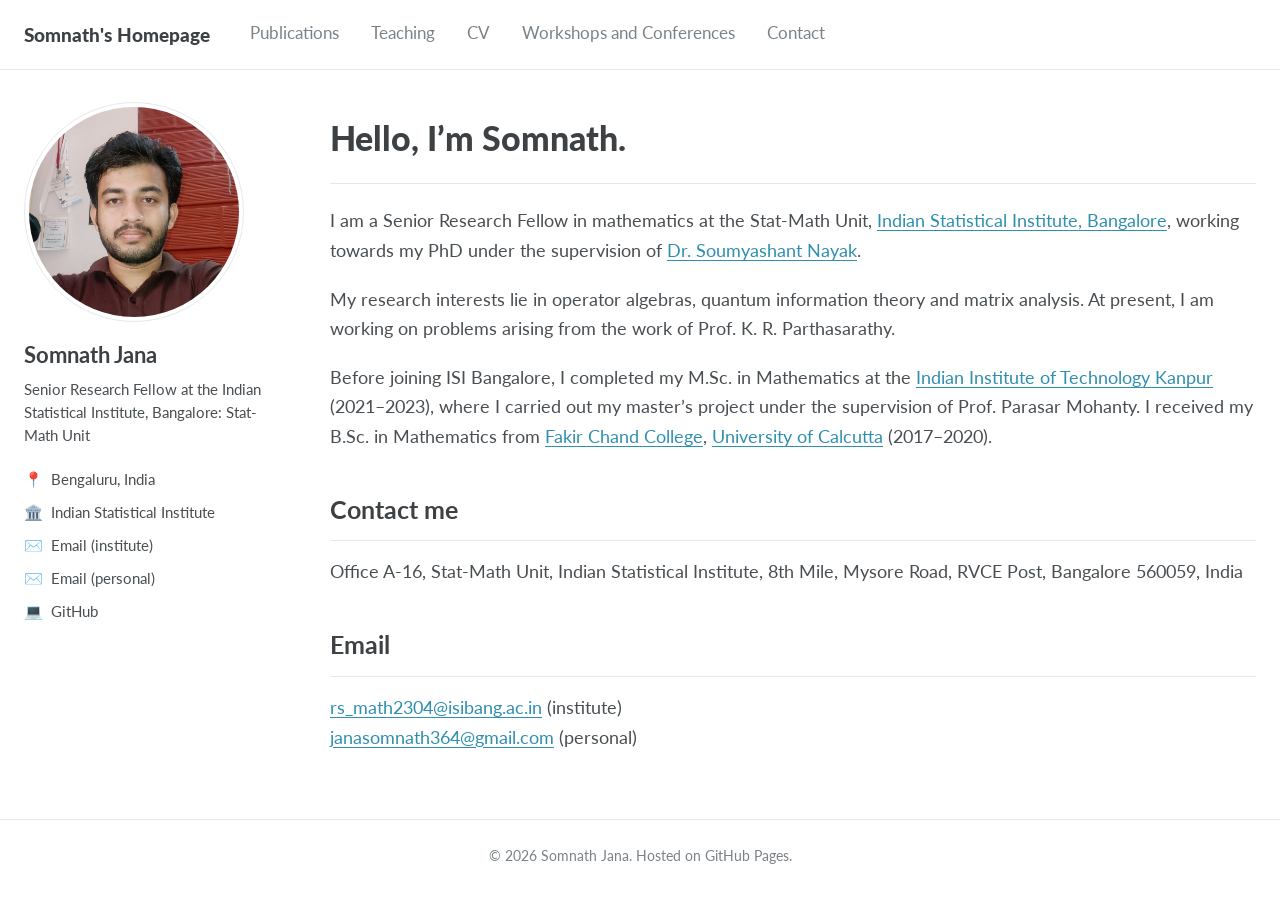
==== index.html @ 46c9e819 "Update index.html" ====
<!DOCTYPE html>
<html lang="en">
<head>
  <meta charset="utf-8">
  <meta name="viewport" content="width=device-width, initial-scale=1">

  <title>Somnath's Homepage | Mathematics, ISI Bangalore</title>
  <meta name="description" content="Somnath Jana, Senior Research Fellow in mathematics at the Indian Statistical Institute, Bangalore. Research in operator algebras, quantum information theory and matrix analysis.">
  <meta name="author" content="Somnath Jana">
  <meta name="keywords" content="Somnath Jana, mathematics, operator algebras, quantum information theory, matrix analysis, Indian Statistical Institute, ISI Bangalore">
  <link rel="canonical" href="https://somnathjanamath.github.io/">
  <meta property="og:type" content="profile">
  <meta property="og:title" content="Somnath Jana | Mathematics, ISI Bangalore">
  <meta property="og:description" content="Operator algebras, quantum information theory and matrix analysis.">
  <meta property="og:url" content="https://somnathjanamath.github.io/">
  <link rel="icon" href="assets/images/favicon.svg" type="image/svg+xml">

  <script type="application/ld+json">
  {
    "@context": "https://schema.org",
    "@type": "Person",
    "name": "Somnath Jana",
    "jobTitle": "Senior Research Fellow in Mathematics",
    "affiliation": {"@type": "CollegeOrUniversity", "name": "Indian Statistical Institute, Bangalore", "url": "https://www.isibang.ac.in/"},
    "knowsAbout": ["Operator algebras", "Quantum information theory", "Matrix analysis"]
  }
  </script>

  <link rel="preconnect" href="https://fonts.googleapis.com">
  <link rel="preconnect" href="https://fonts.gstatic.com" crossorigin>
  <link href="https://fonts.googleapis.com/css2?family=Lato:wght@400;700;900&display=swap" rel="stylesheet">
  <link rel="stylesheet" href="css/style.css">
</head>

<body>
  <a class="skip-link" href="#main">Skip to content</a>

  <!-- ==================== TOP MENU ==================== -->
  <header class="masthead">
    <div class="masthead-inner">
      <a class="site-title" href="#home">Somnath's Homepage</a>
      <nav class="site-nav" aria-label="Main">
        <a href="#publications">Publications</a>
        <a href="#teaching">Teaching</a>
        <a href="#cv">CV</a>
        <a href="#workshops">Workshops and Conferences</a>
        <a href="#contact">Contact</a>
      </nav>
    </div>
  </header>

  <div class="layout">

    <!-- ==================== LEFT SIDEBAR ==================== -->
    <aside class="sidebar" aria-label="About Somnath Jana">
      <img class="avatar" src="assets/images/profile.jpg" width="220" height="220" alt="Photo of Somnath Jana">
      <h2 class="author-name">Somnath Jana</h2>
      <p class="author-bio">Senior Research Fellow at the Indian Statistical Institute, Bangalore: Stat-Math Unit</p>
      <ul class="author-links">
        <li><span class="ico" aria-hidden="true">📍</span> Bengaluru, India</li>
        <li><span class="ico" aria-hidden="true">🏛️</span> <a href="https://www.isibang.ac.in/" target="_blank" rel="noopener">Indian Statistical Institute</a></li>
        <li><span class="ico" aria-hidden="true">✉️</span> <a href="mailto:rs_math2304@isibang.ac.in">Email (institute)</a></li>
        <li><span class="ico" aria-hidden="true">✉️</span> <a href="mailto:janasomnath364@gmail.com">Email (personal)</a></li>
        <li><span class="ico" aria-hidden="true">💻</span> <a href="https://github.com/Somnathjanamath" target="_blank" rel="noopener">GitHub</a></li>
        <!-- Add more, e.g.:
        <li><span class="ico" aria-hidden="true">🆔</span> <a href="https://orcid.org/0000-0000-0000-0000" target="_blank" rel="noopener">ORCID</a></li>
        -->
      </ul>
    </aside>

    <main id="main" class="content">

      <!-- ==================== HOME ==================== -->
      <section id="home" class="page">
        <h1>Hello, I’m Somnath.</h1>
        <p>
          I am a Senior Research Fellow in mathematics at the Stat-Math Unit,
          <a href="https://www.isibang.ac.in/" target="_blank" rel="noopener">Indian Statistical Institute, Bangalore</a>,
          working towards my PhD under the supervision of
          <a href="https://www.isibang.ac.in/~soumyashant/" target="_blank" rel="noopener">Dr. Soumyashant Nayak</a>.
        </p>
        <p>
          My research interests lie in operator algebras, quantum information theory and matrix analysis.
          At present, I am working on problems arising from the work of Prof. K. R. Parthasarathy.
        </p>
        <p>
          Before joining ISI Bangalore, I completed my M.Sc. in Mathematics at the
          <a href="https://www.iitk.ac.in/" target="_blank" rel="noopener">Indian Institute of Technology Kanpur</a> (2021–2023),
          where I carried out my master’s project under the supervision of Prof. Parasar Mohanty.
          I received my B.Sc. in Mathematics from
          <a href="https://fccollege.ac.in/" target="_blank" rel="noopener">Fakir Chand College</a>,
          <a href="https://www.caluniv.ac.in/" target="_blank" rel="noopener">University of Calcutta</a> (2017–2020).
        </p>

        <h2>Contact me</h2>
        <p>
          Office A-16, Stat-Math Unit, Indian Statistical Institute,
          8th Mile, Mysore Road, RVCE Post, Bangalore 560059, India
        </p>

        <h2>Email</h2>
        <p>
          <a href="mailto:rs_math2304@isibang.ac.in">rs_math2304@isibang.ac.in</a> (institute)<br>
          <a href="mailto:janasomnath364@gmail.com">janasomnath364@gmail.com</a> (personal)
        </p>
      </section>

      <!-- ==================== PUBLICATIONS ==================== -->
      <section id="publications" class="page">
        <h1>Publications</h1>

        <!-- PUBLISHED PAPERS (hidden until you have one). Delete START HIDDEN and END HIDDEN to show.
        START HIDDEN
        <h2>Published papers</h2>
        <ol class="pub-list">
          <li>Authors, <em>Paper title</em>, Journal <strong>volume</strong> (year), pages. <a href="JOURNAL-LINK" target="_blank" rel="noopener">[Journal]</a></li>
        </ol>
        END HIDDEN -->

        <h2>Preprints</h2>
        <ol class="pub-list">
          <li>
            Dipankar Dey, <strong>Somnath Jana</strong> and Soumyashant Nayak,
            <em>On the tightness of the Parthasarathy and Schmidt rank bounds for extremal tracial couplings</em>,
            preprint (2026).
            <a href="https://hexagonmath.org/2610.00489v1" target="_blank" rel="noopener">[hexagon/2610.00489]</a>
          </li>
        </ol>

        <h2>Thesis</h2>
        <ol class="pub-list">
          <li>
            <strong>Somnath Jana</strong>, <em>Lorentz Spaces and Interpolation</em>,
            M.Sc. thesis, Indian Institute of Technology Kanpur (2023). Supervisor: Prof. Parasar Mohanty.
          </li>
        </ol>
      </section>

      <!-- ==================== TEACHING ==================== -->
      <section id="teaching" class="page">
        <h1>Teaching</h1>
        <p>Teaching assistant at the Indian Statistical Institute, Bangalore: conducting tutorials and grading assignments.</p>

        <!-- To add a course: copy one <div class="item"> ... </div> block and put it at the top -->
        <div class="item">
          <h3>Real Analysis I <span class="tag">current</span></h3>
          <p class="meta">B.Math (Hons.) I year · Semester I, 2026–27</p>
          <p>Instructor: Ratna Pal · <a href="https://www.isibang.ac.in/~adean/infsys/database/Bmath/RA1.html" target="_blank" rel="noopener">Course description</a></p>
        </div>
        <div class="item">
          <h3>Complex Analysis</h3>
          <p class="meta">B.Math (Hons.) III year · Semester II, 2025–26</p>
          <p>Instructor: Ratna Pal · <a href="https://www.isibang.ac.in/~adean/infsys/database/Bmath/CA.html" target="_blank" rel="noopener">Course description</a></p>
        </div>
        <div class="item">
          <h3>Function Spaces</h3>
          <p class="meta">B.Math (Hons.) III year · Semester I, 2025–26</p>
          <p>Instructor: Sibaprasad Barik · <a href="https://www.isibang.ac.in/~adean/infsys/database/Bmath/FS.html" target="_blank" rel="noopener">Course description</a></p>
        </div>
        <div class="item">
          <h3>Optimization and Numerical Methods</h3>
          <p class="meta">B.S.D.S. I year · Semester II, 2024–25</p>
          <p>Instructor: Kaushik Jana (ISI Delhi) · <a href="https://www.isibang.ac.in/~adean/infsys/acadata/Brochures/bsds.pdf" target="_blank" rel="noopener">Course description</a></p>
        </div>
        <div class="item">
          <h3>Function Spaces</h3>
          <p class="meta">B.Math (Hons.) III year · Semester I, 2023–24</p>
          <p>Instructor: Samir Panja · <a href="https://www.isibang.ac.in/~adean/infsys/database/Bmath/FS.html" target="_blank" rel="noopener">Course description</a></p>
        </div>
      </section>

      <!-- ==================== CV ==================== -->
      <section id="cv" class="page">
        <h1>CV</h1>
        <p>
          <a class="button" href="assets/cv/cv.pdf" target="_blank" rel="noopener">Open CV (PDF)</a>
          <a class="button button-outline" href="assets/cv/cv.pdf" download="Somnath-Jana-CV.pdf">Download CV</a>
        </p>
        <!-- Pictures of the CV pages. When the CV changes, also replace cv-page-1.png and cv-page-2.png. -->
        <div class="cv-pages">
          <img src="assets/cv/cv-page-1.png" alt="CV of Somnath Jana, page 1" loading="lazy">
          <img src="assets/cv/cv-page-2.png" alt="CV of Somnath Jana, page 2" loading="lazy">
        </div>
        <p class="small">Last updated November 2026. Links in the CV are clickable in the PDF version.</p>
      </section>

      <!-- ==================== WORKSHOPS AND CONFERENCES ==================== -->
      <section id="workshops" class="page">
        <h1>Workshops and Conferences</h1>
        <p>Workshops, schools and conferences I have attended.</p>

               <h2>2026</h2>
        <ul class="event-list">
          <li><strong><a href="https://math.iisc.ac.in/~tirtha/NCAPWorkshop.html" target="_blank" rel="noopener">Workshop on Noncommutative Analysis and Probability</a></strong>, IISc Bangalore, January 5–8, 2026.
            <span class="meta">Organisers: Prof. T. Bhattacharyya, Prof. J. M. Lindsay.</span></li>
        </ul>

        <h2>2025</h2>
        <ul class="event-list">
          <li><strong><a href="https://quantumindiabengaluru.com/" target="_blank" rel="noopener">Quantum India Bengaluru</a></strong>, Bengaluru.
            <span class="meta">Organisers: KSTePS, Govt. of Karnataka, and IISc Quantum Technology Initiative.</span></li>
          <li><strong><a href="https://sites.google.com/view/coart-2025iitb" target="_blank" rel="noopener">Conference on Operator Algebra and Related Topics (COART-25)</a></strong>, IIT Bombay, February 24–28, 2025.
            <span class="meta">Organisers: Prof. B. K. Das, Prof. S. Roy, Prof. S. Singh.</span></li>
          <li><strong>Quantum Probability Day at ISI</strong>, ISI Bangalore, January 2025.
            <span class="meta">Organiser: Prof. B. V. R. Bhat.</span></li>
        </ul>

        <h2>2024</h2>
        <ul class="event-list">
          <li><strong><a href="https://www.iith.ac.in/events/2024/12/09/Advanced-Functional-Analysis-Applications-2024/" target="_blank" rel="noopener">Advanced Functional Analysis and its Applications (AFAA 2024)</a></strong>, IIT Hyderabad, December 9–13, 2024.
            <span class="meta">Coordinator: Dr. Tanmoy Paul.</span></li>
          <li><strong><a href="https://www.isibang.ac.in/~jay/NC/NC.html" target="_blank" rel="noopener">Noncommutative Mathematics and Applications (NCMA)</a></strong>, ISI Bangalore, October 2024.
            <span class="meta">Organisers: Prof. J. Sarkar, Prof. D. Goswami, Prof. A. Pal.</span></li>
        </ul>

        <h2>Talks</h2>
        <ul class="event-list">
          <li><strong>Lorentz Spaces and Interpolation</strong> (M.Sc. thesis presentation), IIT Kanpur, April 2023.</li>
        </ul>
      </section>

      <!-- ==================== CONTACT ==================== -->
      <section id="contact" class="page">
        <h1>Contact</h1>
        <h2>Address</h2>
        <p>
          Office A-16<br>
          Stat-Math Unit, Indian Statistical Institute<br>
          8th Mile, Mysore Road, RVCE Post<br>
          Bangalore 560059, India
        </p>
        <h2>Email</h2>
        <p>
          <a href="mailto:rs_math2304@isibang.ac.in">rs_math2304@isibang.ac.in</a> (institute)<br>
          <a href="mailto:janasomnath364@gmail.com">janasomnath364@gmail.com</a> (personal)
        </p>
        <h2>Profiles</h2>
        <p><a href="https://github.com/Somnathjanamath" target="_blank" rel="noopener">GitHub</a></p>
      </section>

    </main>
  </div>

  <footer class="site-footer">
    <p>&copy; <span id="year"></span> Somnath Jana. Hosted on GitHub Pages.</p>
  </footer>

  <script src="js/main.js"></script>
</body>
</html>
---- css/style.css ----
/* ==========================================================
   Somnath Jana: academic homepage
   Clean white layout: top menu, left sidebar, main text.
   Change the colours here.
   ========================================================== */
:root {
  --text: #494e52;
  --heading: #3d4144;
  --muted: #7a8288;
  --link: #2f8fae;
  --link-hover: #1f6a82;
  --rule: #e6e8ea;
  --bg: #ffffff;
  --soft: #f6f7f8;
  --font: "Lato", -apple-system, "Segoe UI", "Helvetica Neue", Arial, sans-serif;
}

*, *::before, *::after { box-sizing: border-box; }
html { scroll-padding-top: 5rem; }
body {
  margin: 0; background: var(--bg); color: var(--text);
  font-family: var(--font); font-size: 1.12rem; line-height: 1.65;
}
img { max-width: 100%; display: block; }
a { color: var(--link); text-decoration: underline; text-underline-offset: 0.15em; }
a:hover { color: var(--link-hover); }
:focus-visible { outline: 2px solid var(--link); outline-offset: 2px; }

.skip-link { position: absolute; left: 1rem; top: -3rem; background: var(--link); color: #fff; padding: 0.4rem 0.8rem; z-index: 99; }
.skip-link:focus { top: 0.5rem; }

/* ---------- Top menu ---------- */
.masthead {
  position: sticky; top: 0; z-index: 20;
  background: rgba(255,255,255,0.97); border-bottom: 1px solid var(--rule);
}
.masthead-inner {
  max-width: 1280px; margin: 0 auto; padding: 0.9rem 1.5rem;
  display: flex; align-items: center; gap: 2.5rem;
}
.site-title {
  font-weight: 900; font-size: 1.2rem; color: var(--heading); text-decoration: none; white-space: nowrap;
}
.site-title:hover { color: var(--link); }
.site-nav { display: flex; gap: 2rem; overflow-x: auto; scrollbar-width: none; }
.site-nav::-webkit-scrollbar { display: none; }
.site-nav a {
  color: var(--muted); text-decoration: none; white-space: nowrap; font-size: 1.08rem;
  padding: 0.3rem 0; border-bottom: 2px solid transparent;
}
.site-nav a:hover { color: var(--heading); }
.site-nav a[aria-current="page"] { color: var(--heading); border-bottom-color: var(--link); }

/* ---------- Page layout ---------- */
.layout {
  max-width: 1280px; margin: 0 auto; padding: 2rem 1.5rem 3rem;
  display: grid; grid-template-columns: 250px 1fr; gap: 3.5rem; align-items: start;
}

/* ---------- Sidebar ---------- */
.sidebar { position: sticky; top: 5.5rem; font-size: 0.95rem; }
.avatar {
  width: 220px; height: 220px; object-fit: cover; border-radius: 50%;
  border: 1px solid var(--rule); padding: 4px; background: #fff;
}
.author-name { font-size: 1.35rem; font-weight: 700; color: var(--heading); margin: 1rem 0 0.3rem; }
.author-bio { color: var(--text); margin: 0 0 1rem; line-height: 1.5; }
.author-links { list-style: none; margin: 0; padding: 0; }
.author-links li { padding: 0.25rem 0; display: flex; gap: 0.5rem; align-items: baseline; }
.author-links a { color: var(--text); text-decoration: none; }
.author-links a:hover { color: var(--link); text-decoration: underline; }
.ico { width: 1.2rem; text-align: center; flex: none; }

/* ---------- Main content ---------- */
.content { min-width: 0; }
.content h1 {
  font-size: 2.1rem; font-weight: 900; color: var(--heading); margin: 0.6rem 0 1.4rem;
  padding-bottom: 1rem; border-bottom: 1px solid var(--rule);
}
.content h2 {
  font-size: 1.55rem; font-weight: 700; color: var(--heading); margin: 2.4rem 0 1rem;
  padding-bottom: 0.6rem; border-bottom: 1px solid var(--rule);
}
.content h3 { font-size: 1.2rem; font-weight: 700; color: var(--heading); margin: 0 0 0.2rem; }
.content p { margin: 0 0 1.2rem; }
.meta { color: var(--muted); }
.small { font-size: 0.92rem; color: var(--muted); }

.pub-list { padding-left: 1.4rem; margin: 0 0 1rem; }
.pub-list li { margin-bottom: 1rem; padding-left: 0.3rem; }

.event-list { list-style: none; padding: 0; margin: 0 0 1rem; }
.event-list li { padding: 0.7rem 0; border-bottom: 1px dashed var(--rule); }
.event-list li:last-child { border-bottom: 0; }
.event-list .meta { display: block; font-size: 0.98rem; }

.item { padding: 1.1rem 0; border-bottom: 1px solid var(--rule); }
.item:last-child { border-bottom: 0; }
.item p { margin: 0.1rem 0; }
.tag {
  font-size: 0.75rem; font-weight: 700; text-transform: uppercase; letter-spacing: 0.04em;
  color: #2c7a4b; background: #e5f5ec; border-radius: 4px; padding: 0.1rem 0.45rem; vertical-align: 0.2em;
}

.button {
  display: inline-block; padding: 0.5rem 1.1rem; margin: 0 0.5rem 0.5rem 0; border-radius: 4px;
  background: var(--link); color: #fff; text-decoration: none; font-weight: 700; font-size: 0.98rem;
}
.button:hover { background: var(--link-hover); color: #fff; }
.button-outline { background: transparent; color: var(--link); border: 1px solid var(--link); }
.button-outline:hover { background: var(--soft); color: var(--link-hover); }

.cv-pages { display: grid; gap: 1.2rem; margin: 1rem 0; }
.cv-pages img { width: 100%; border: 1px solid var(--rule); box-shadow: 0 4px 16px rgba(0,0,0,0.08); }

/* ---------- One page at a time ---------- */
html.tabs .page { display: none; }
html.tabs .page.is-active { display: block; }

/* ---------- Footer ---------- */
.site-footer { border-top: 1px solid var(--rule); color: var(--muted); font-size: 0.9rem; text-align: center; padding: 1.5rem; }
.site-footer p { margin: 0; }

/* ---------- Phones and tablets ---------- */
@media (max-width: 860px) {
  .masthead-inner { flex-direction: column; align-items: flex-start; gap: 0.5rem; padding: 0.7rem 1rem; }
  .site-nav { gap: 1.3rem; width: 100%; }
  .layout { grid-template-columns: 1fr; gap: 1.5rem; padding: 1.2rem 1rem 2rem; }
  .sidebar { position: static; display: grid; grid-template-columns: 110px 1fr; gap: 0 1rem; align-items: center; }
  .avatar { width: 110px; height: 110px; grid-row: span 2; }
  .author-name { margin: 0; }
  .author-bio { margin: 0; }
  .author-links { grid-column: 1 / -1; display: flex; flex-wrap: wrap; gap: 0 1.1rem; margin-top: 0.8rem; }
  .content h1 { font-size: 1.7rem; }
  .content h2 { font-size: 1.3rem; }
  body { font-size: 1.02rem; }
}

@media print {
  .masthead, .sidebar, .site-footer { display: none; }
  .layout { display: block; }
  html.tabs .page { display: block; }
}
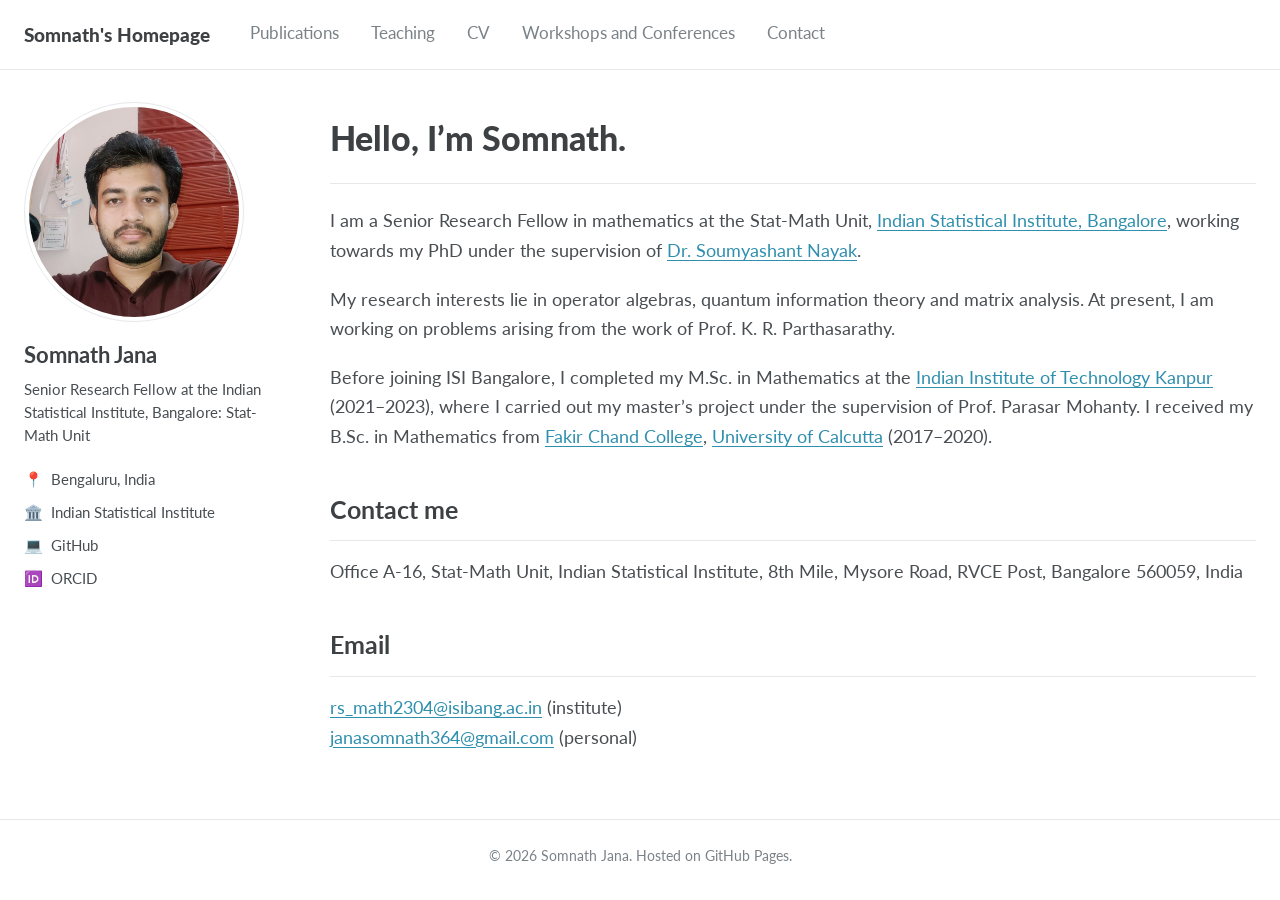
==== commit 8bffcd1e: "Update index.html" ====
--- a/index.html
+++ b/index.html
@@ -59,9 +59,8 @@
       <ul class="author-links">
         <li><span class="ico" aria-hidden="true">📍</span> Bengaluru, India</li>
         <li><span class="ico" aria-hidden="true">🏛️</span> <a href="https://www.isibang.ac.in/" target="_blank" rel="noopener">Indian Statistical Institute</a></li>
-        <li><span class="ico" aria-hidden="true">✉️</span> <a href="mailto:rs_math2304@isibang.ac.in">Email (institute)</a></li>
-        <li><span class="ico" aria-hidden="true">✉️</span> <a href="mailto:janasomnath364@gmail.com">Email (personal)</a></li>
         <li><span class="ico" aria-hidden="true">💻</span> <a href="https://github.com/Somnathjanamath" target="_blank" rel="noopener">GitHub</a></li>
+        <li><span class="ico" aria-hidden="true">🆔 </span> <a href="https://orcid.org/my-orcid?orcid=0009-0006-8794-8292" target="_blank" rel="noopener">ORCID</a></li>
         <!-- Add more, e.g.:
         <li><span class="ico" aria-hidden="true">🆔</span> <a href="https://orcid.org/0000-0000-0000-0000" target="_blank" rel="noopener">ORCID</a></li>
         -->
@@ -143,7 +142,7 @@
 
         <!-- To add a course: copy one <div class="item"> ... </div> block and put it at the top -->
         <div class="item">
-          <h3>Real Analysis I <span class="tag">current</span></h3>
+          <h3>Real Analysis I </h3>
           <p class="meta">B.Math (Hons.) I year · Semester I, 2026–27</p>
           <p>Instructor: Ratna Pal · <a href="https://www.isibang.ac.in/~adean/infsys/database/Bmath/RA1.html" target="_blank" rel="noopener">Course description</a></p>
         </div>
@@ -191,7 +190,7 @@
 
                <h2>2026</h2>
         <ul class="event-list">
-          <li><strong><a href="https://math.iisc.ac.in/~tirtha/NCAPWorkshop.html" target="_blank" rel="noopener">Workshop on Noncommutative Analysis and Probability</a></strong>, IISc Bangalore, January 5–8, 2026.
+          <li><strong><a href="https://math.iisc.ac.in/~tirtha/NCAPWorkshop.html/" target="_blank" rel="noopener">Workshop on Noncommutative Analysis and Probability</a></strong>, IISc Bangalore, January 5–8, 2026.
             <span class="meta">Organisers: Prof. T. Bhattacharyya, Prof. J. M. Lindsay.</span></li>
         </ul>
 
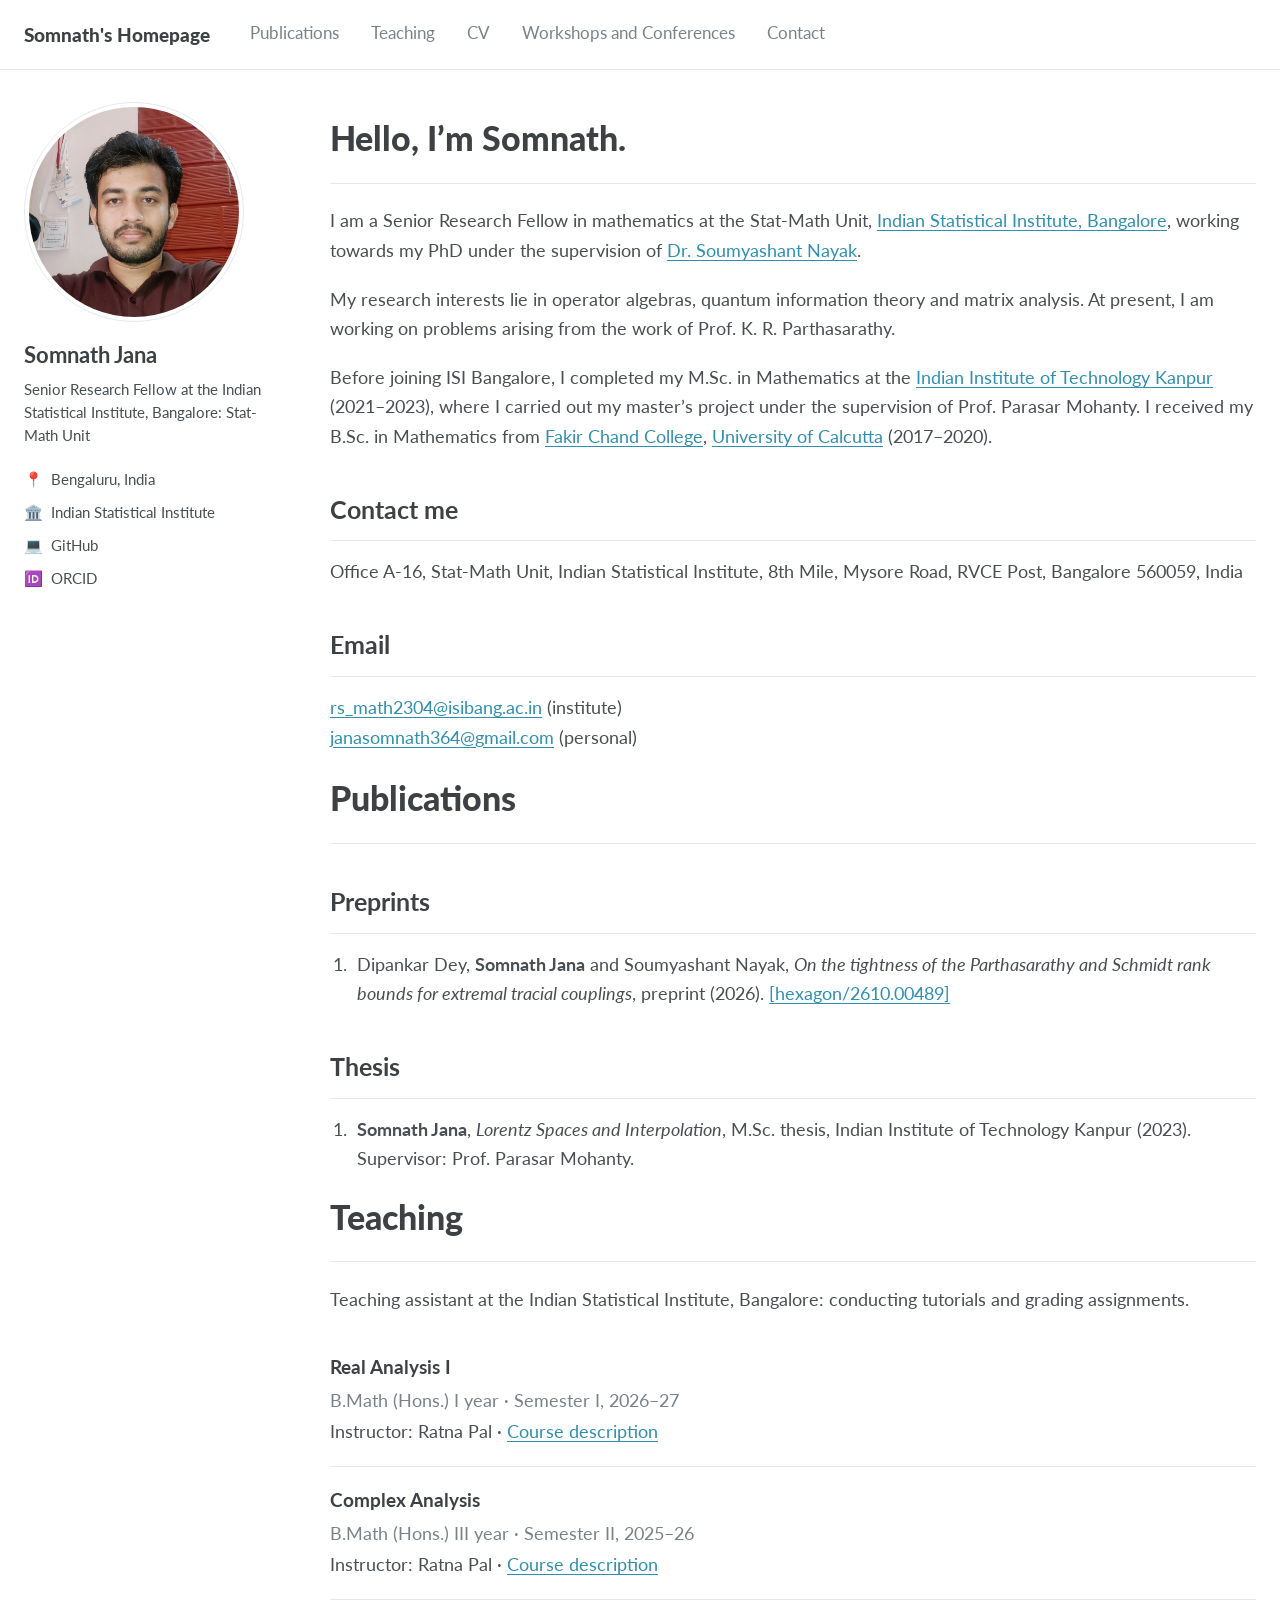
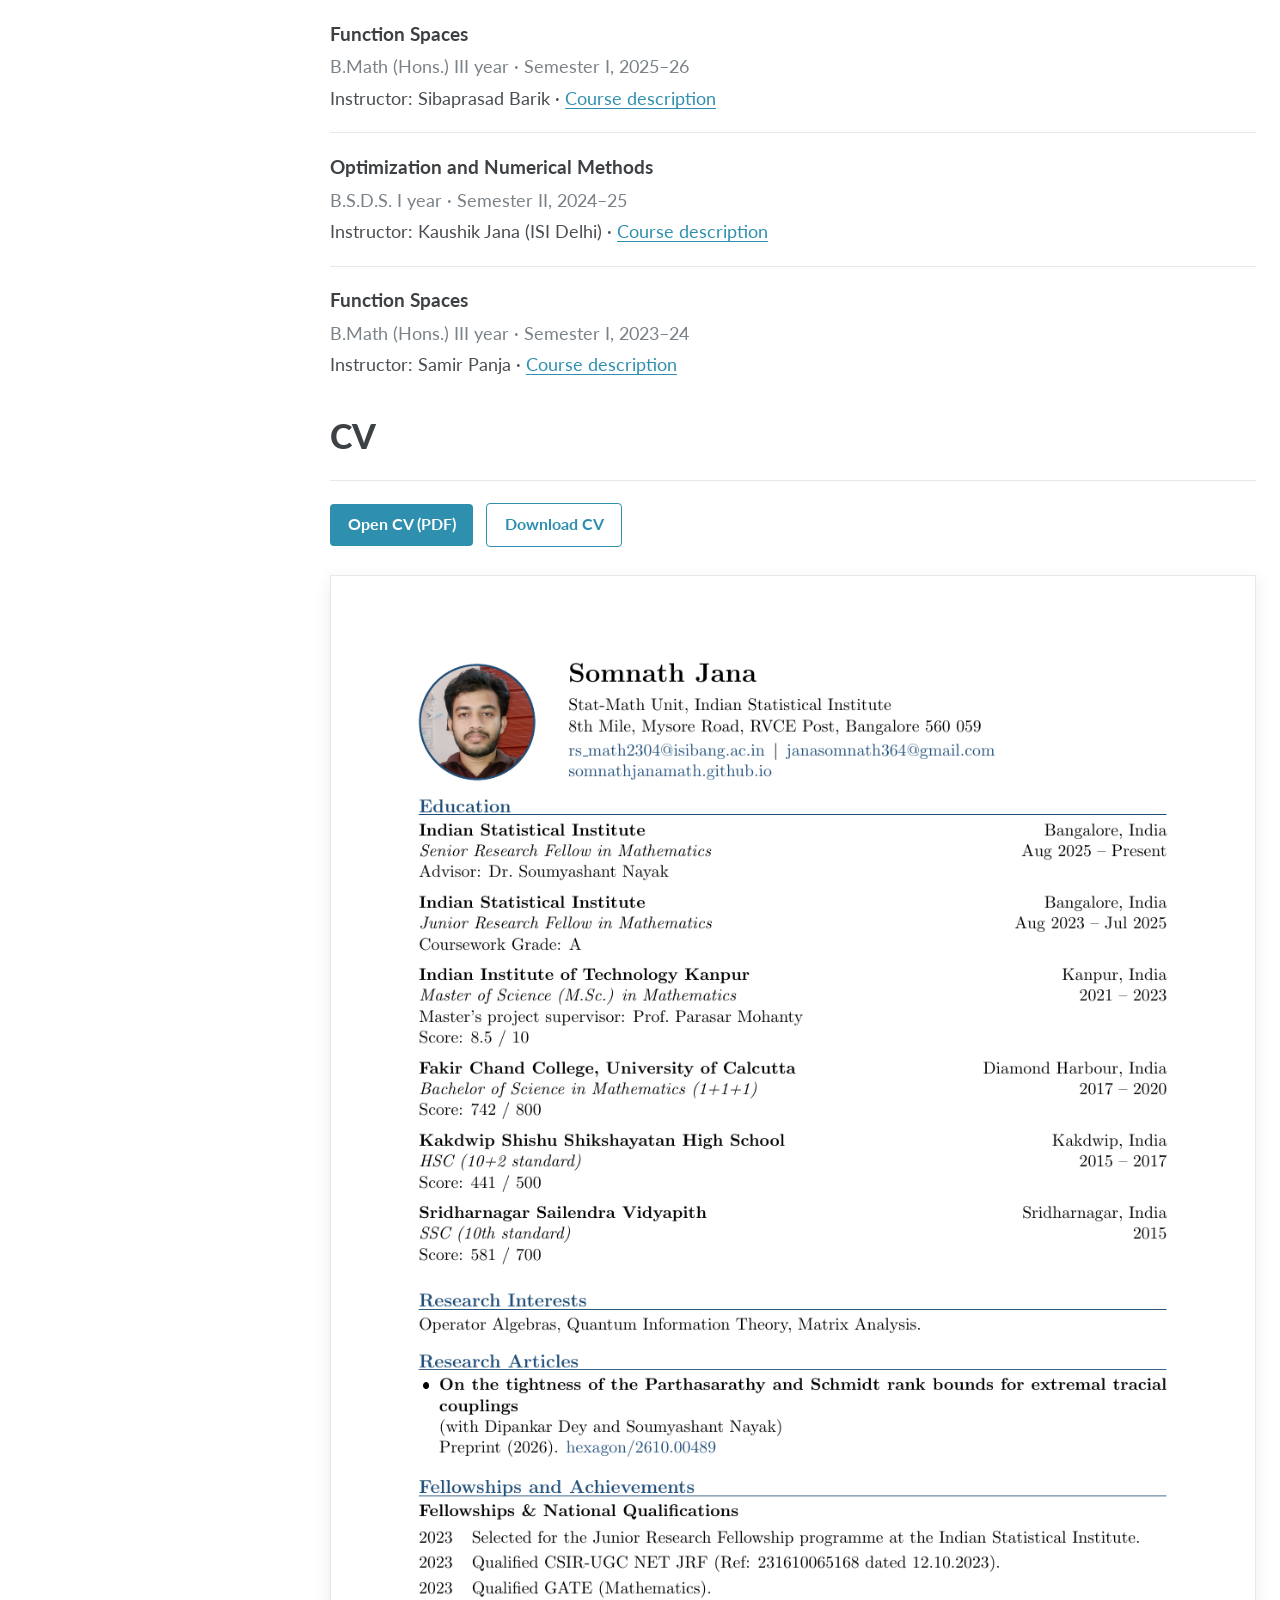
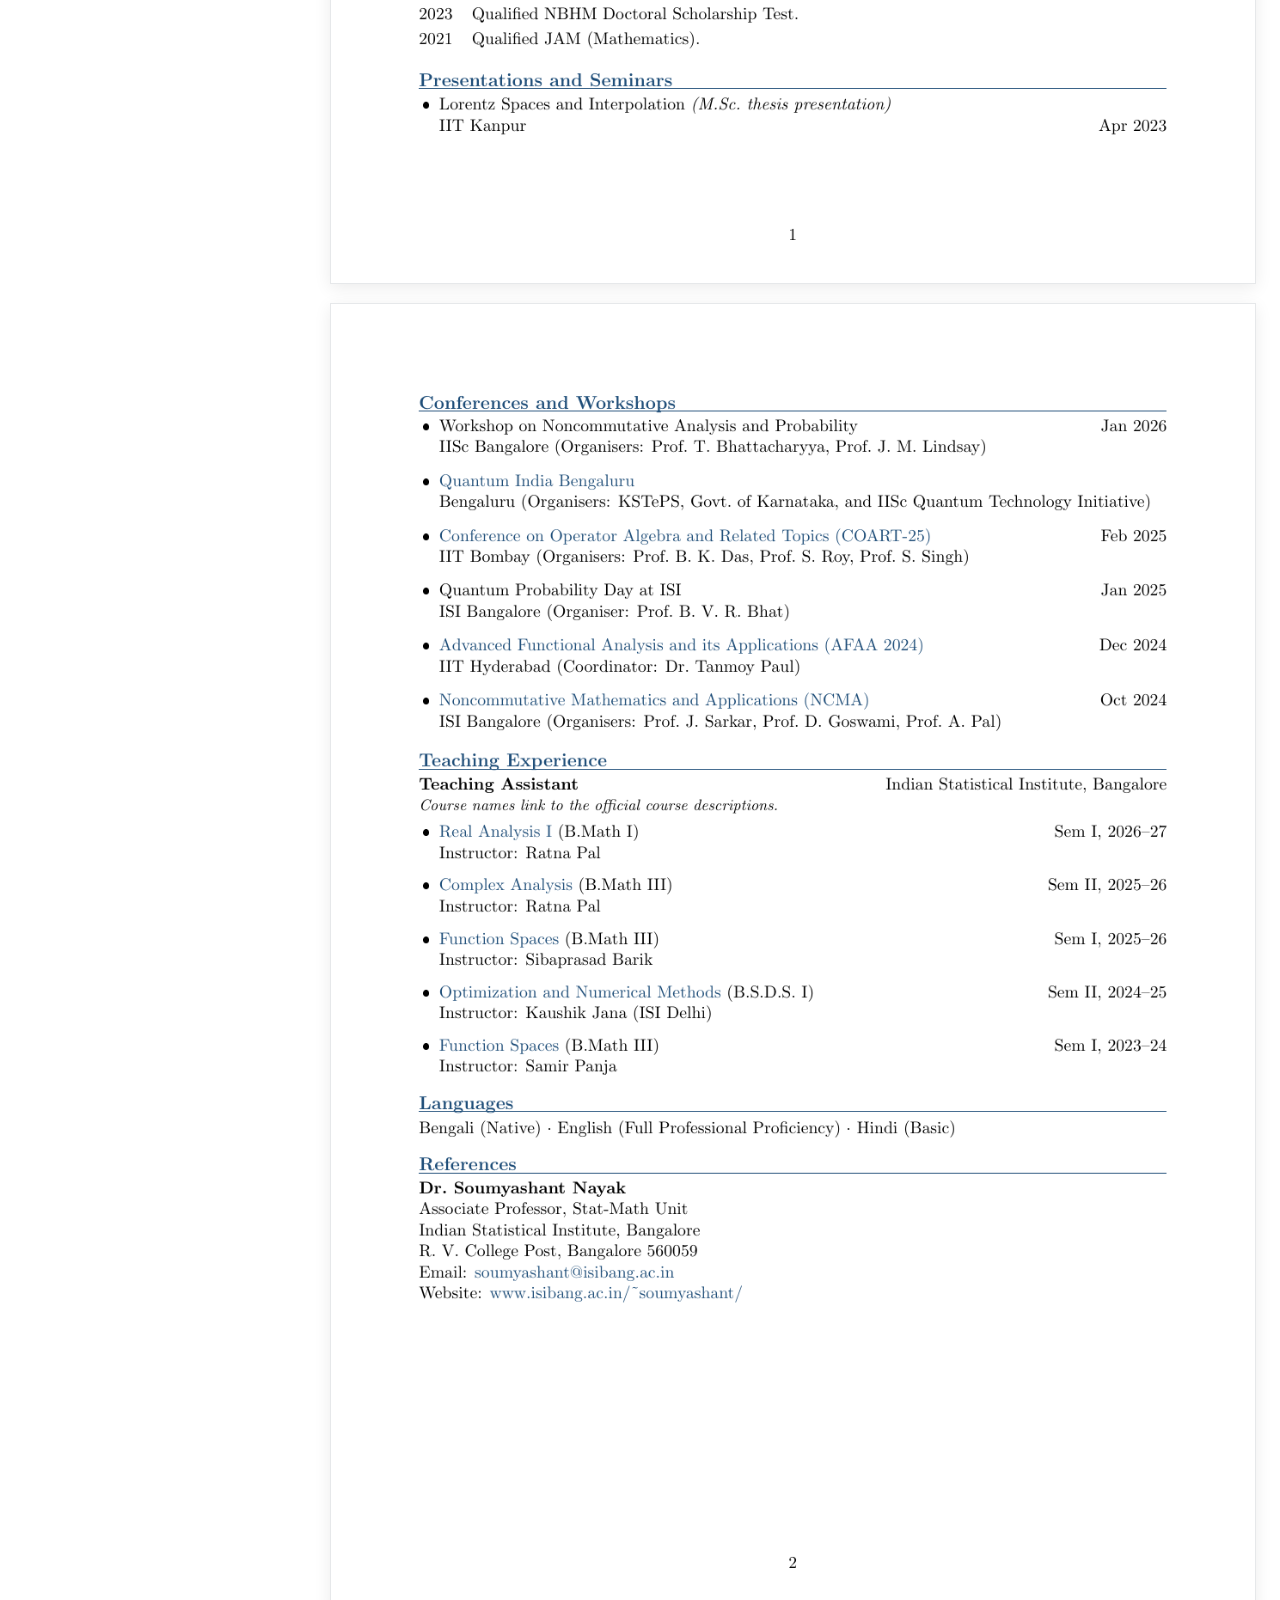
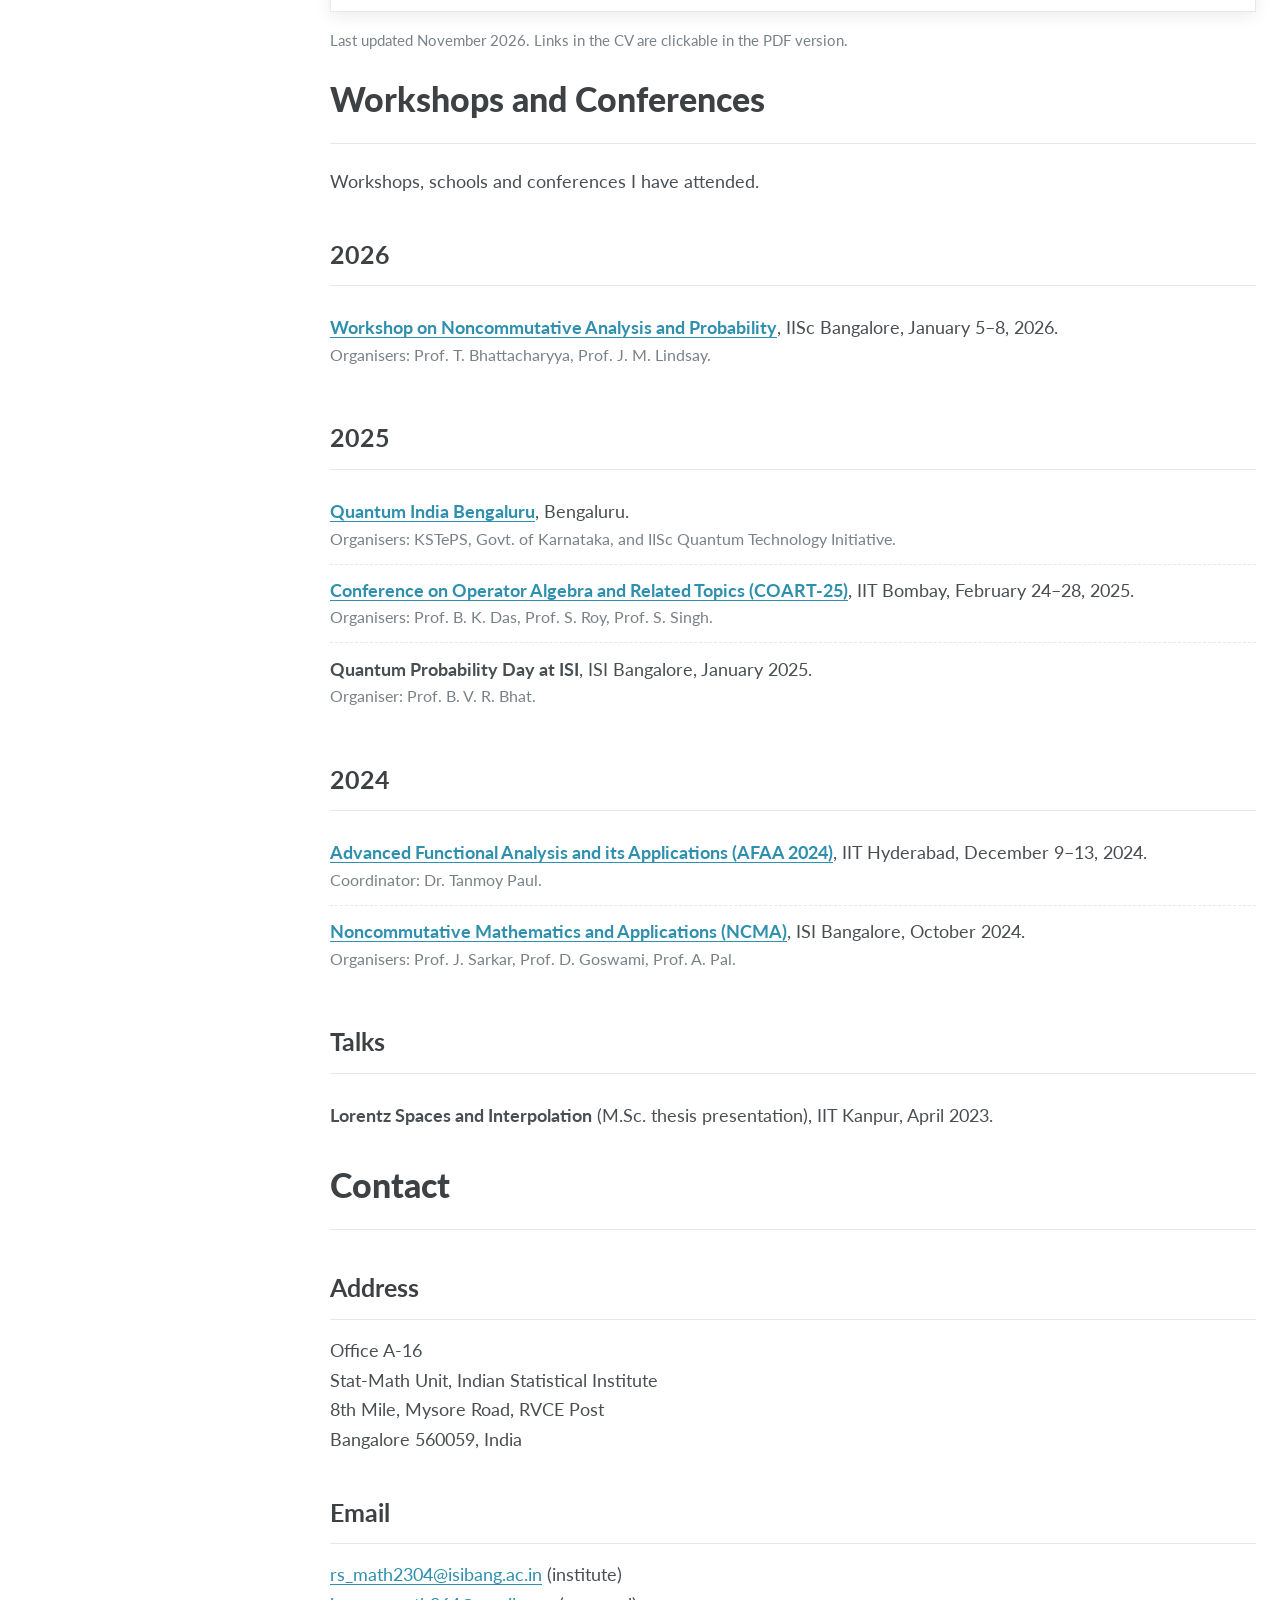
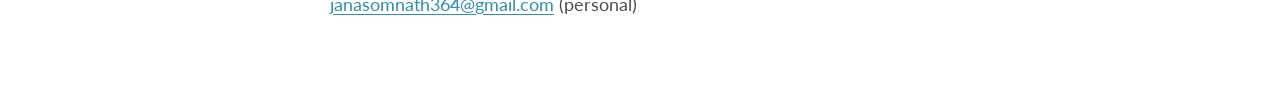
==== commit 218b5ab6: "Update index.html" ====
--- a/index.html
+++ b/index.html
@@ -233,17 +233,9 @@
           <a href="mailto:rs_math2304@isibang.ac.in">rs_math2304@isibang.ac.in</a> (institute)<br>
           <a href="mailto:janasomnath364@gmail.com">janasomnath364@gmail.com</a> (personal)
         </p>
-        <h2>Profiles</h2>
-        <p><a href="https://github.com/Somnathjanamath" target="_blank" rel="noopener">GitHub</a></p>
-      </section>
-
-    </main>
-  </div>
-
-  <footer class="site-footer">
-    <p>&copy; <span id="year"></span> Somnath Jana. Hosted on GitHub Pages.</p>
-  </footer>
-
-  <script src="js/main.js"></script>
-</body>
-</html>
+       
+      </section>
+
+    
+
+  
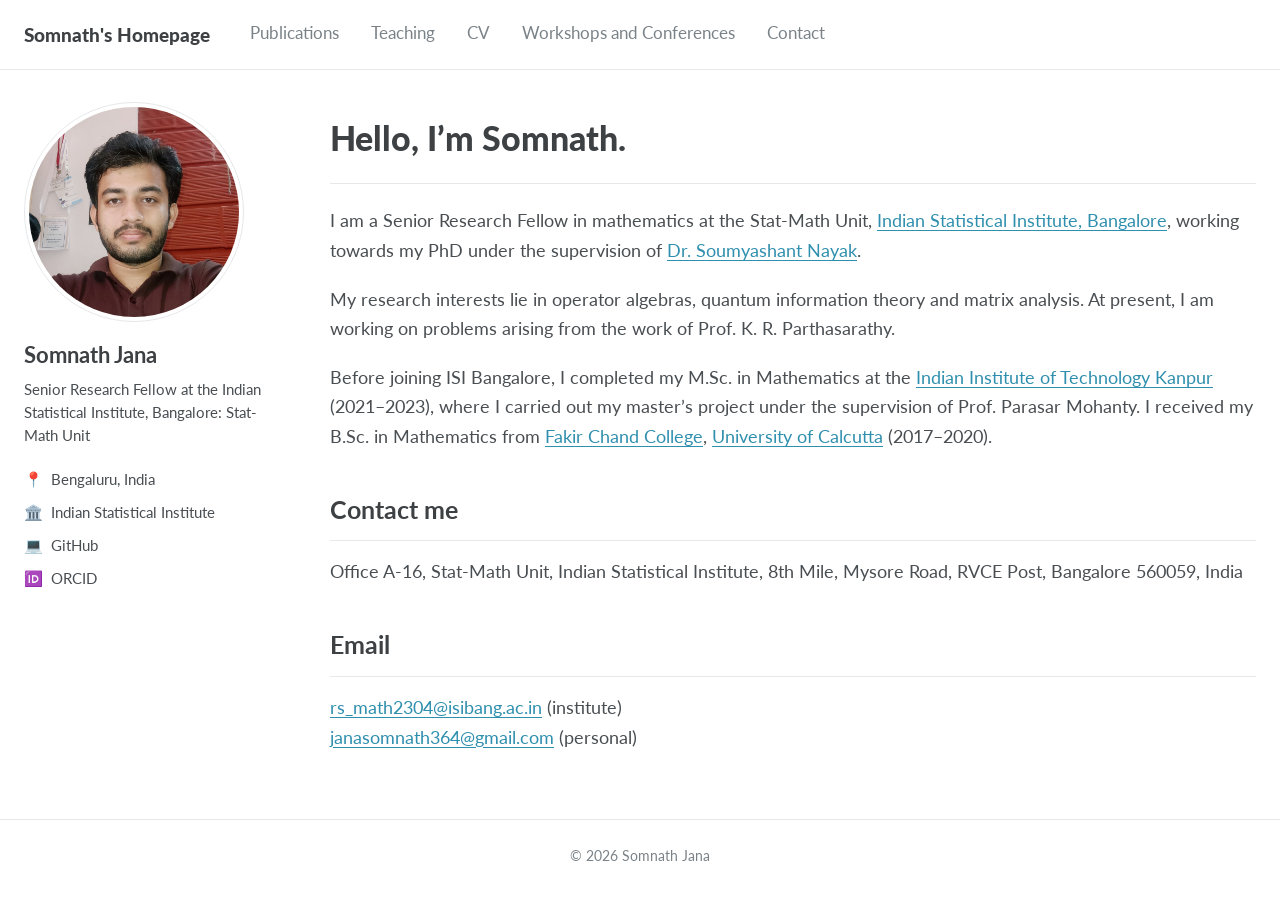
==== commit 9b7d8b00: "Update index.html" ====
--- a/index.html
+++ b/index.html
@@ -236,6 +236,15 @@
        
       </section>
 
-    
+        </main>
+  </div>
+
+  <footer class="site-footer">
+    <p>&copy; <span id="year">2026</span> Somnath Jana</p>
+  </footer>
+
+  <script src="js/main.js"></script>
+</body>
+</html>
 
   
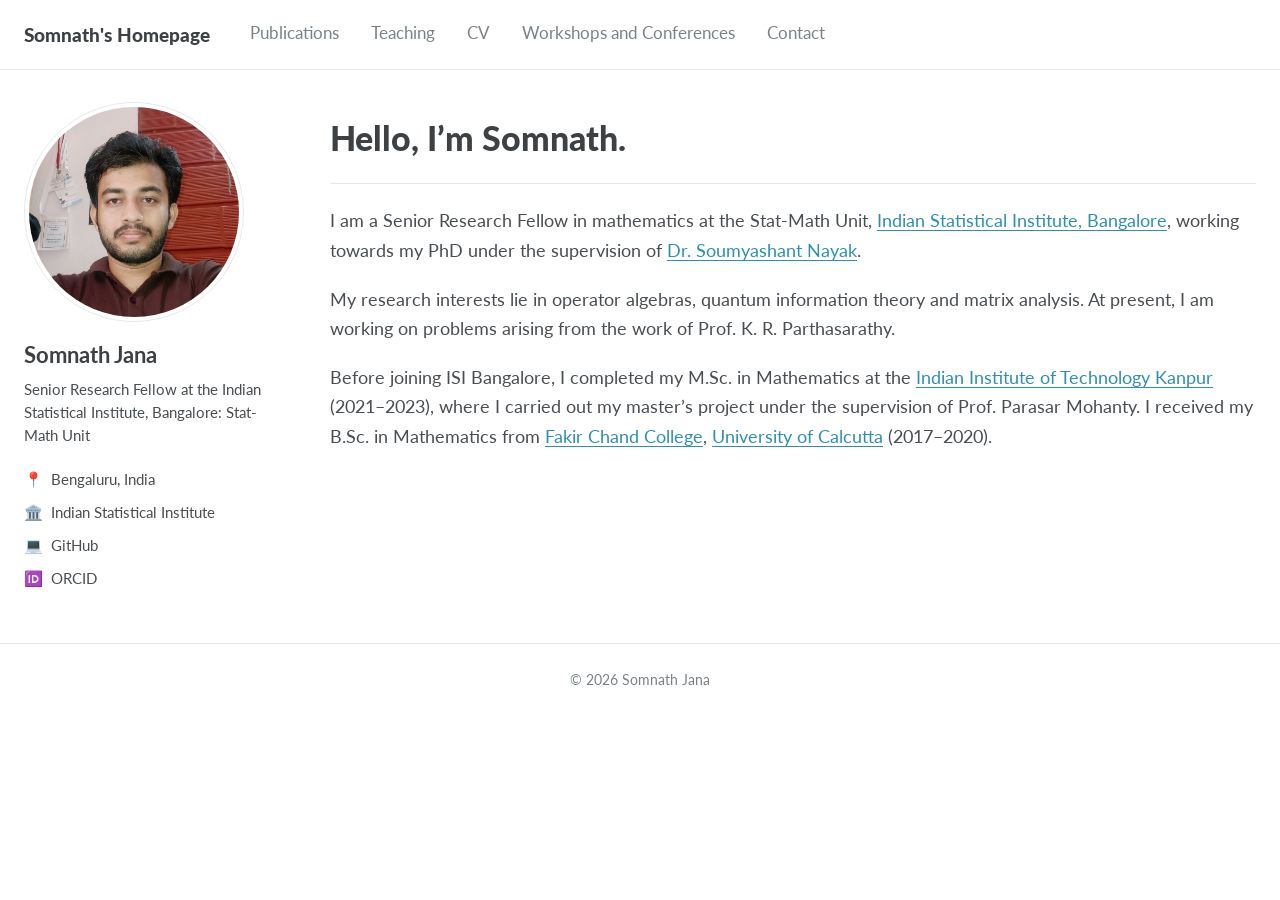
==== commit fd1e96fa: "Remove contact information from index.html Removed contact information section from the HTML." ====
--- a/index.html
+++ b/index.html
@@ -90,18 +90,6 @@
           <a href="https://fccollege.ac.in/" target="_blank" rel="noopener">Fakir Chand College</a>,
           <a href="https://www.caluniv.ac.in/" target="_blank" rel="noopener">University of Calcutta</a> (2017–2020).
         </p>
-
-        <h2>Contact me</h2>
-        <p>
-          Office A-16, Stat-Math Unit, Indian Statistical Institute,
-          8th Mile, Mysore Road, RVCE Post, Bangalore 560059, India
-        </p>
-
-        <h2>Email</h2>
-        <p>
-          <a href="mailto:rs_math2304@isibang.ac.in">rs_math2304@isibang.ac.in</a> (institute)<br>
-          <a href="mailto:janasomnath364@gmail.com">janasomnath364@gmail.com</a> (personal)
-        </p>
       </section>
 
       <!-- ==================== PUBLICATIONS ==================== -->
